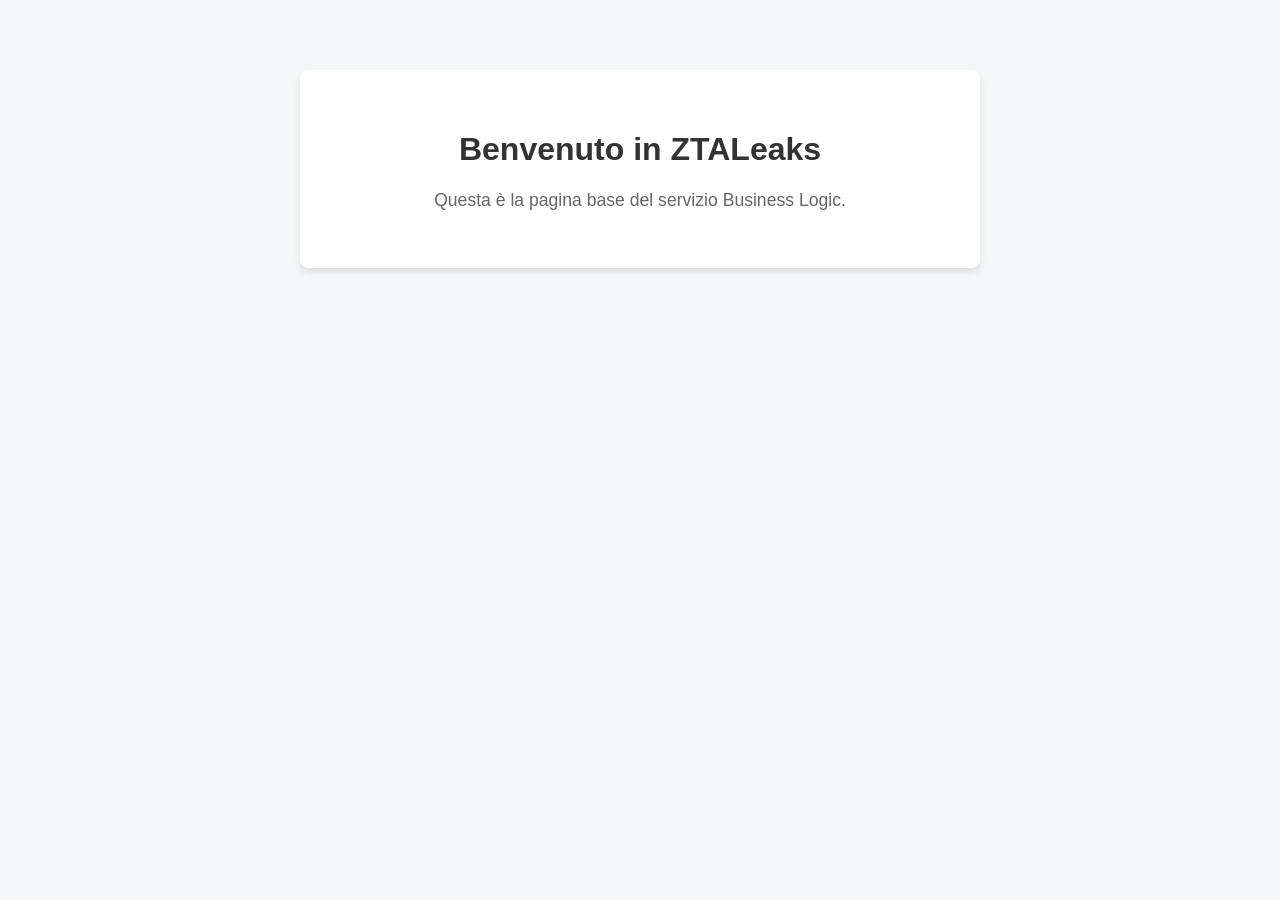
==== services/business-logic/templates/index.html @ 13fc4e63 "punto di accesso semplice" ====
<!DOCTYPE html>
<html lang="it">
<head>
    <meta charset="UTF-8">
    <meta name="viewport" content="width=device-width, initial-scale=1.0">
    <title>Business Logic - ZTALeaks</title>
    <style>
        body { font-family: Arial, sans-serif; background-color: #f4f6f8; margin: 0; padding: 20px; text-align: center; }
        .container { background-color: white; padding: 40px; border-radius: 8px; box-shadow: 0 4px 6px rgba(0,0,0,0.1); max-width: 600px; margin: 50px auto; }
        h1 { color: #333; }
        p { color: #666; font-size: 1.1em; }
    </style>
</head>
<body>
    <div class="container">
        <h1>Benvenuto in ZTALeaks</h1>
        <p>Questa è la pagina base del servizio Business Logic.</p>
    </div>
</body>
</html>
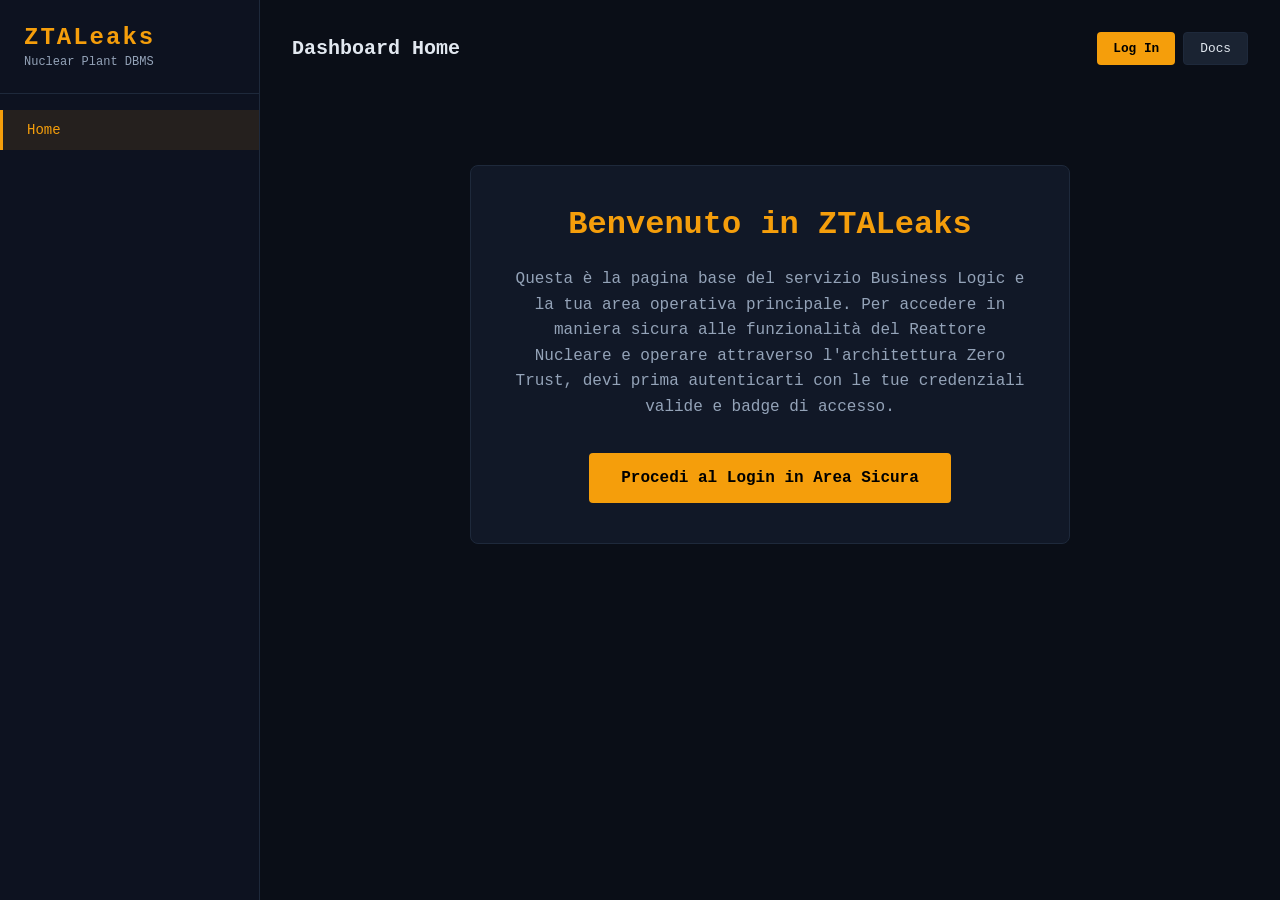
==== commit 4c68fbae: "ci voleva tanto fabio? <3" ====
--- a/services/business-logic/templates/index.html
+++ b/services/business-logic/templates/index.html
@@ -3,18 +3,69 @@
 <head>
     <meta charset="UTF-8">
     <meta name="viewport" content="width=device-width, initial-scale=1.0">
-    <title>Business Logic - ZTALeaks</title>
+    <title>ZTALeaks - Nuclear Plant Dashboard</title>
     <style>
-        body { font-family: Arial, sans-serif; background-color: #f4f6f8; margin: 0; padding: 20px; text-align: center; }
-        .container { background-color: white; padding: 40px; border-radius: 8px; box-shadow: 0 4px 6px rgba(0,0,0,0.1); max-width: 600px; margin: 50px auto; }
-        h1 { color: #333; }
-        p { color: #666; font-size: 1.1em; }
+        * { margin: 0; padding: 0; box-sizing: border-box; }
+        :root {
+            --bg-dark: #0a0e17; --bg-sidebar: #0d1220; --bg-card: #111827; 
+            --bg-input: #1a2332; --border: #1e293b; --text: #e2e8f0; 
+            --text-muted: #94a3b8; --accent: #f59e0b; --accent-hover: #d97706; 
+            --danger: #ef4444; --success: #22c55e; --info: #3b82f6;
+        }
+        body { font-family: 'Courier New', Courier, monospace; background: var(--bg-dark); color: var(--text); min-height: 100vh; }
+        .layout { display: flex; min-height: 100vh; }
+        .sidebar { width: 260px; background: var(--bg-sidebar); border-right: 1px solid var(--border); padding: 1.5rem 0; flex-shrink: 0; }
+        .sidebar-header { padding: 0 1.5rem 1.5rem; border-bottom: 1px solid var(--border); }
+        .sidebar-header h1 { color: var(--accent); font-size: 1.5rem; letter-spacing: 2px; }
+        .sidebar-header p { color: var(--text-muted); font-size: 0.75rem; margin-top: 0.25rem; }
+        .nav-list { list-style: none; padding: 1rem 0; }
+        .nav-link { display: block; padding: 0.75rem 1.5rem; color: var(--text-muted); text-decoration: none; font-size: 0.875rem; transition: all 0.2s; border-left: 3px solid transparent; }
+        .nav-link:hover, .nav-link.active { color: var(--text); background: rgba(245, 158, 11, 0.05); }
+        .nav-link.active { color: var(--accent); border-left-color: var(--accent); background: rgba(245, 158, 11, 0.1); }
+        
+        .content { flex: 1; padding: 2rem; overflow-x: auto; }
+        .content-header { display: flex; justify-content: space-between; align-items: center; margin-bottom: 1.5rem; }
+        .content-header h2 { font-size: 1.25rem; color: var(--text); }
+        .header-actions { display: flex; gap: 0.5rem; }
+        
+        .btn { padding: 0.5rem 1rem; border: none; border-radius: 4px; cursor: pointer; font-family: inherit; font-size: 0.8rem; transition: background 0.2s; }
+        .btn-primary { background: var(--accent); color: #000; font-weight: bold;}
+        .btn-primary:hover { background: var(--accent-hover); }
+        .btn-secondary { background: var(--bg-input); color: var(--text); border: 1px solid var(--border); }
+        .btn-secondary:hover { background: var(--border); }
+
+        .landing-card { background: var(--bg-card); padding: 40px; border-radius: 8px; border: 1px solid var(--border); max-width: 600px; margin: 100px auto; text-align: center; }
+        .landing-card h2 { color: var(--accent); font-size: 2rem; margin-bottom: 1.5rem; }
+        .landing-card p { color: var(--text-muted); line-height: 1.6; margin-bottom: 2rem; }
     </style>
 </head>
 <body>
-    <div class="container">
-        <h1>Benvenuto in ZTALeaks</h1>
-        <p>Questa è la pagina base del servizio Business Logic.</p>
+    <div class="layout">
+        <nav class="sidebar">
+            <div class="sidebar-header">
+                <h1>ZTALeaks</h1>
+                <p>Nuclear Plant DBMS</p>
+            </div>
+            <ul class="nav-list">
+                <li><a href="#" class="nav-link active">Home</a></li>
+            </ul>
+        </nav>
+
+        <main class="content">
+            <header class="content-header">
+                <h2>Dashboard Home</h2>
+                <div class="header-actions">
+                    <button class="btn btn-primary" onclick="window.location.href='/login'">Log In</button>
+                    <button class="btn btn-secondary" onclick="alert('Demo feature')">Docs</button>
+                </div>
+            </header>
+
+            <div class="landing-card">
+                <h2>Benvenuto in ZTALeaks</h2>
+                <p>Questa è la pagina base del servizio Business Logic e la tua area operativa principale. Per accedere in maniera sicura alle funzionalità del Reattore Nucleare e operare attraverso l'architettura Zero Trust, devi prima autenticarti con le tue credenziali valide e badge di accesso.</p>
+                <button class="btn btn-primary" style="padding: 1rem 2rem; font-size: 1rem;" onclick="window.location.href='/login'">Procedi al Login in Area Sicura</button>
+            </div>
+        </main>
     </div>
 </body>
 </html>
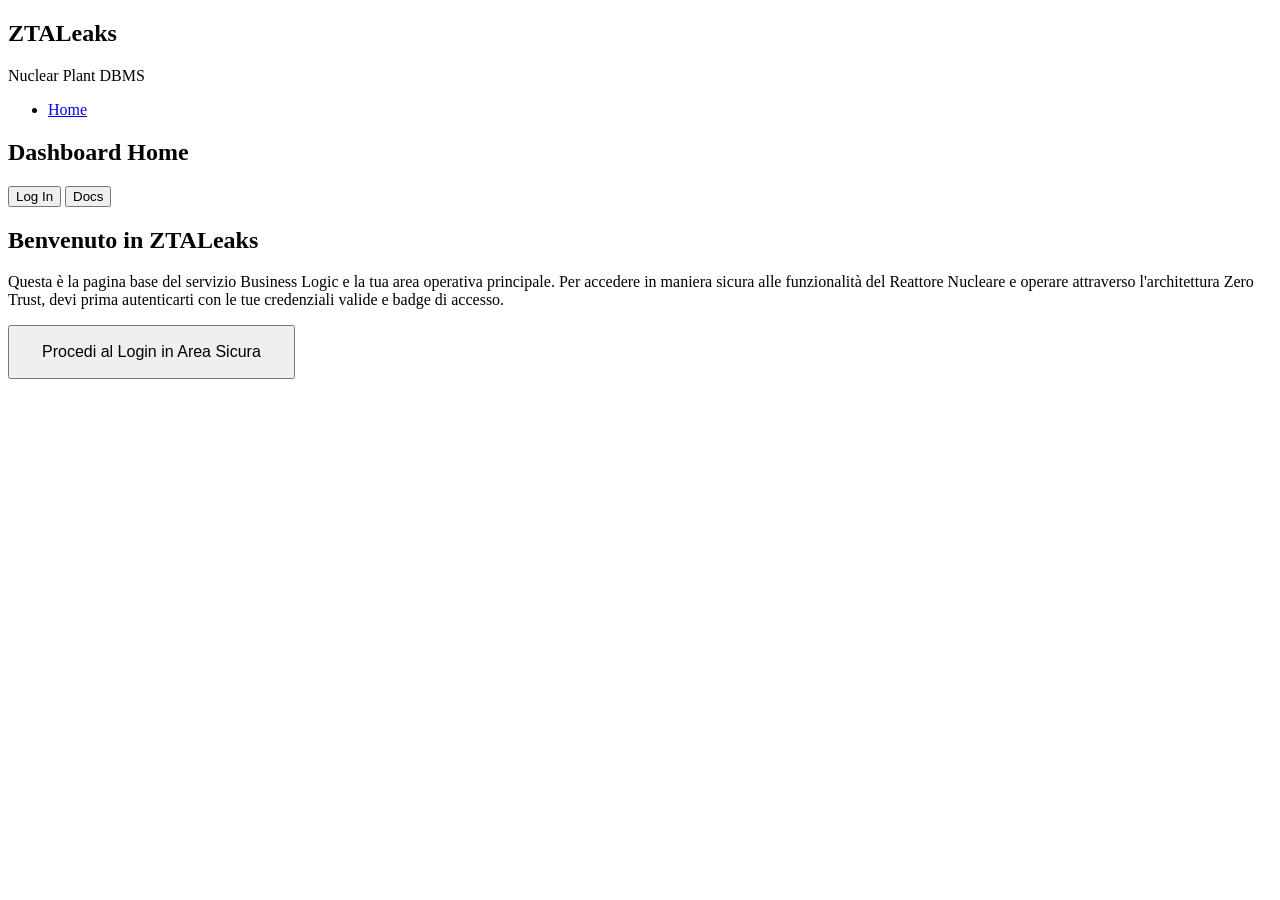
==== commit 49b0c3d3: "creazione file css per consistenza" ====
--- a/services/business-logic/templates/index.html
+++ b/services/business-logic/templates/index.html
@@ -4,40 +4,7 @@
     <meta charset="UTF-8">
     <meta name="viewport" content="width=device-width, initial-scale=1.0">
     <title>ZTALeaks - Nuclear Plant Dashboard</title>
-    <style>
-        * { margin: 0; padding: 0; box-sizing: border-box; }
-        :root {
-            --bg-dark: #0a0e17; --bg-sidebar: #0d1220; --bg-card: #111827; 
-            --bg-input: #1a2332; --border: #1e293b; --text: #e2e8f0; 
-            --text-muted: #94a3b8; --accent: #f59e0b; --accent-hover: #d97706; 
-            --danger: #ef4444; --success: #22c55e; --info: #3b82f6;
-        }
-        body { font-family: 'Courier New', Courier, monospace; background: var(--bg-dark); color: var(--text); min-height: 100vh; }
-        .layout { display: flex; min-height: 100vh; }
-        .sidebar { width: 260px; background: var(--bg-sidebar); border-right: 1px solid var(--border); padding: 1.5rem 0; flex-shrink: 0; }
-        .sidebar-header { padding: 0 1.5rem 1.5rem; border-bottom: 1px solid var(--border); }
-        .sidebar-header h1 { color: var(--accent); font-size: 1.5rem; letter-spacing: 2px; }
-        .sidebar-header p { color: var(--text-muted); font-size: 0.75rem; margin-top: 0.25rem; }
-        .nav-list { list-style: none; padding: 1rem 0; }
-        .nav-link { display: block; padding: 0.75rem 1.5rem; color: var(--text-muted); text-decoration: none; font-size: 0.875rem; transition: all 0.2s; border-left: 3px solid transparent; }
-        .nav-link:hover, .nav-link.active { color: var(--text); background: rgba(245, 158, 11, 0.05); }
-        .nav-link.active { color: var(--accent); border-left-color: var(--accent); background: rgba(245, 158, 11, 0.1); }
-        
-        .content { flex: 1; padding: 2rem; overflow-x: auto; }
-        .content-header { display: flex; justify-content: space-between; align-items: center; margin-bottom: 1.5rem; }
-        .content-header h2 { font-size: 1.25rem; color: var(--text); }
-        .header-actions { display: flex; gap: 0.5rem; }
-        
-        .btn { padding: 0.5rem 1rem; border: none; border-radius: 4px; cursor: pointer; font-family: inherit; font-size: 0.8rem; transition: background 0.2s; }
-        .btn-primary { background: var(--accent); color: #000; font-weight: bold;}
-        .btn-primary:hover { background: var(--accent-hover); }
-        .btn-secondary { background: var(--bg-input); color: var(--text); border: 1px solid var(--border); }
-        .btn-secondary:hover { background: var(--border); }
-
-        .landing-card { background: var(--bg-card); padding: 40px; border-radius: 8px; border: 1px solid var(--border); max-width: 600px; margin: 100px auto; text-align: center; }
-        .landing-card h2 { color: var(--accent); font-size: 2rem; margin-bottom: 1.5rem; }
-        .landing-card p { color: var(--text-muted); line-height: 1.6; margin-bottom: 2rem; }
-    </style>
+    <link rel="stylesheet" href="/static/css/styles.css">
 </head>
 <body>
     <div class="layout">
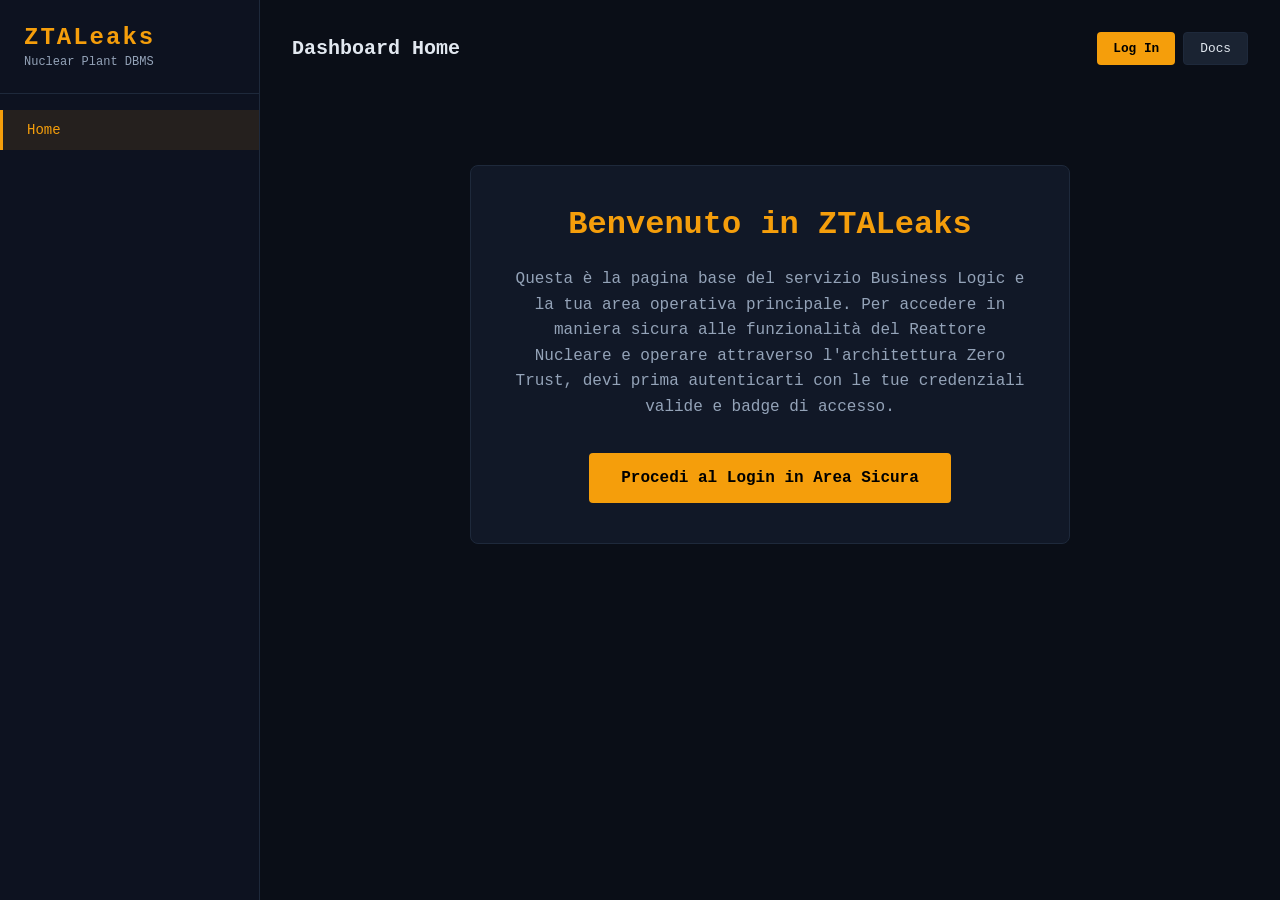
==== commit c9549f8b: "Revert "creazione file css per consistenza" This reverts commit 49b0c3d39ae3c2e201c3974201e1d0359c9f" ====
--- a/services/business-logic/templates/index.html
+++ b/services/business-logic/templates/index.html
@@ -4,7 +4,40 @@
     <meta charset="UTF-8">
     <meta name="viewport" content="width=device-width, initial-scale=1.0">
     <title>ZTALeaks - Nuclear Plant Dashboard</title>
-    <link rel="stylesheet" href="/static/css/styles.css">
+    <style>
+        * { margin: 0; padding: 0; box-sizing: border-box; }
+        :root {
+            --bg-dark: #0a0e17; --bg-sidebar: #0d1220; --bg-card: #111827; 
+            --bg-input: #1a2332; --border: #1e293b; --text: #e2e8f0; 
+            --text-muted: #94a3b8; --accent: #f59e0b; --accent-hover: #d97706; 
+            --danger: #ef4444; --success: #22c55e; --info: #3b82f6;
+        }
+        body { font-family: 'Courier New', Courier, monospace; background: var(--bg-dark); color: var(--text); min-height: 100vh; }
+        .layout { display: flex; min-height: 100vh; }
+        .sidebar { width: 260px; background: var(--bg-sidebar); border-right: 1px solid var(--border); padding: 1.5rem 0; flex-shrink: 0; }
+        .sidebar-header { padding: 0 1.5rem 1.5rem; border-bottom: 1px solid var(--border); }
+        .sidebar-header h1 { color: var(--accent); font-size: 1.5rem; letter-spacing: 2px; }
+        .sidebar-header p { color: var(--text-muted); font-size: 0.75rem; margin-top: 0.25rem; }
+        .nav-list { list-style: none; padding: 1rem 0; }
+        .nav-link { display: block; padding: 0.75rem 1.5rem; color: var(--text-muted); text-decoration: none; font-size: 0.875rem; transition: all 0.2s; border-left: 3px solid transparent; }
+        .nav-link:hover, .nav-link.active { color: var(--text); background: rgba(245, 158, 11, 0.05); }
+        .nav-link.active { color: var(--accent); border-left-color: var(--accent); background: rgba(245, 158, 11, 0.1); }
+        
+        .content { flex: 1; padding: 2rem; overflow-x: auto; }
+        .content-header { display: flex; justify-content: space-between; align-items: center; margin-bottom: 1.5rem; }
+        .content-header h2 { font-size: 1.25rem; color: var(--text); }
+        .header-actions { display: flex; gap: 0.5rem; }
+        
+        .btn { padding: 0.5rem 1rem; border: none; border-radius: 4px; cursor: pointer; font-family: inherit; font-size: 0.8rem; transition: background 0.2s; }
+        .btn-primary { background: var(--accent); color: #000; font-weight: bold;}
+        .btn-primary:hover { background: var(--accent-hover); }
+        .btn-secondary { background: var(--bg-input); color: var(--text); border: 1px solid var(--border); }
+        .btn-secondary:hover { background: var(--border); }
+
+        .landing-card { background: var(--bg-card); padding: 40px; border-radius: 8px; border: 1px solid var(--border); max-width: 600px; margin: 100px auto; text-align: center; }
+        .landing-card h2 { color: var(--accent); font-size: 2rem; margin-bottom: 1.5rem; }
+        .landing-card p { color: var(--text-muted); line-height: 1.6; margin-bottom: 2rem; }
+    </style>
 </head>
 <body>
     <div class="layout">
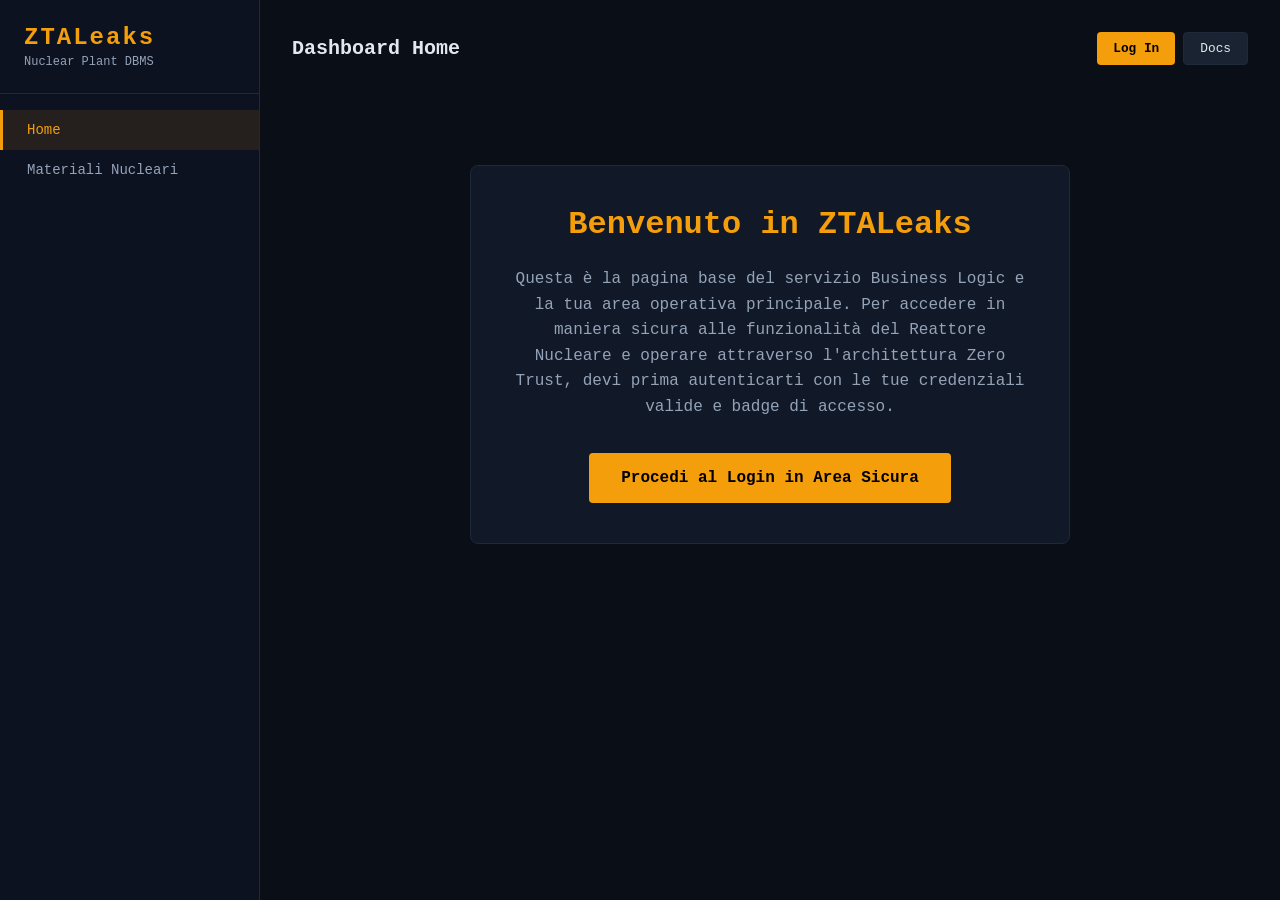
==== commit a11d2bb6: "nuova pagina per i maeriali" ====
--- a/services/business-logic/templates/index.html
+++ b/services/business-logic/templates/index.html
@@ -47,7 +47,8 @@
                 <p>Nuclear Plant DBMS</p>
             </div>
             <ul class="nav-list">
-                <li><a href="#" class="nav-link active">Home</a></li>
+                <li><a href="/" class="nav-link active">Home</a></li>
+                <li><a href="/materials" class="nav-link">Materiali Nucleari</a></li>
             </ul>
         </nav>
 
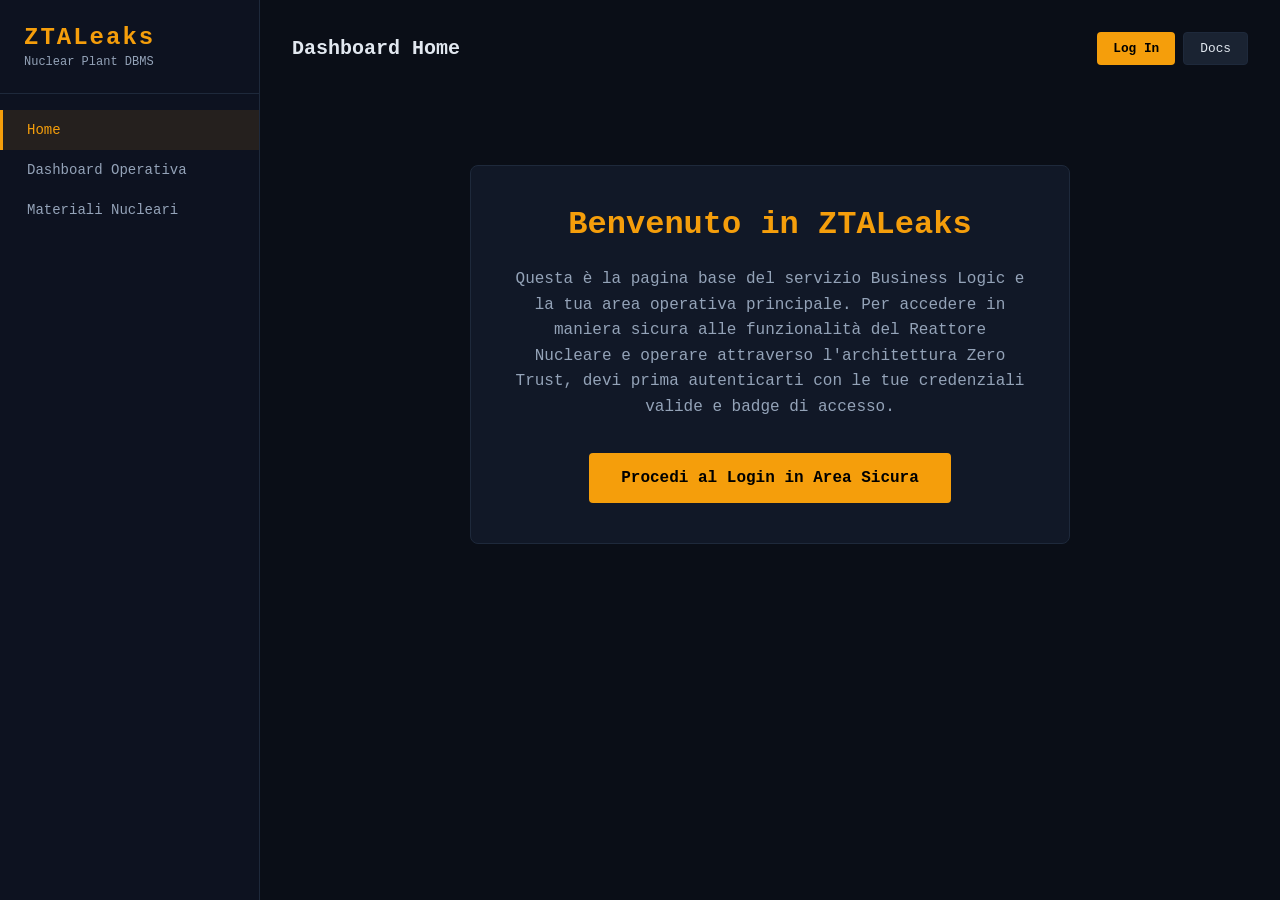
==== commit f2085e5f: "just refactoring, go away" ====
--- a/services/business-logic/templates/index.html
+++ b/services/business-logic/templates/index.html
@@ -48,6 +48,7 @@
             </div>
             <ul class="nav-list">
                 <li><a href="/" class="nav-link active">Home</a></li>
+                <li><a href="/reserved" class="nav-link">Dashboard Operativa</a></li>
                 <li><a href="/materials" class="nav-link">Materiali Nucleari</a></li>
             </ul>
         </nav>
@@ -55,7 +56,7 @@
         <main class="content">
             <header class="content-header">
                 <h2>Dashboard Home</h2>
-                <div class="header-actions">
+                <div class="header-actions" id="header-actions">
                     <button class="btn btn-primary" onclick="window.location.href='/login'">Log In</button>
                     <button class="btn btn-secondary" onclick="alert('Demo feature')">Docs</button>
                 </div>
@@ -64,9 +65,27 @@
             <div class="landing-card">
                 <h2>Benvenuto in ZTALeaks</h2>
                 <p>Questa è la pagina base del servizio Business Logic e la tua area operativa principale. Per accedere in maniera sicura alle funzionalità del Reattore Nucleare e operare attraverso l'architettura Zero Trust, devi prima autenticarti con le tue credenziali valide e badge di accesso.</p>
-                <button class="btn btn-primary" style="padding: 1rem 2rem; font-size: 1rem;" onclick="window.location.href='/login'">Procedi al Login in Area Sicura</button>
+                <button class="btn btn-primary" id="cta-btn" style="padding: 1rem 2rem; font-size: 1rem;" onclick="window.location.href='/login'">Procedi al Login in Area Sicura</button>
             </div>
         </main>
     </div>
+
+    <script src="/static/js/app.js"></script>
+    <script>
+        // Se gia' autenticati, offri l'accesso diretto alla dashboard.
+        (function () {
+            const token = ZTA.getToken();
+            if (!token || ZTA.isExpired(token)) return;
+            const claims = ZTA.decodeJWT(token);
+
+            document.getElementById('header-actions').innerHTML =
+                '<button class="btn btn-primary" onclick="window.location.href=\'/reserved\'">Vai alla Dashboard</button>' +
+                '<button class="btn btn-secondary" onclick="ZTA.logout()">Logout</button>';
+
+            const cta = document.getElementById('cta-btn');
+            cta.textContent = claims ? ('Entra nella Dashboard (' + claims.role + ')') : 'Entra nella Dashboard';
+            cta.setAttribute('onclick', "window.location.href='/reserved'");
+        })();
+    </script>
 </body>
 </html>
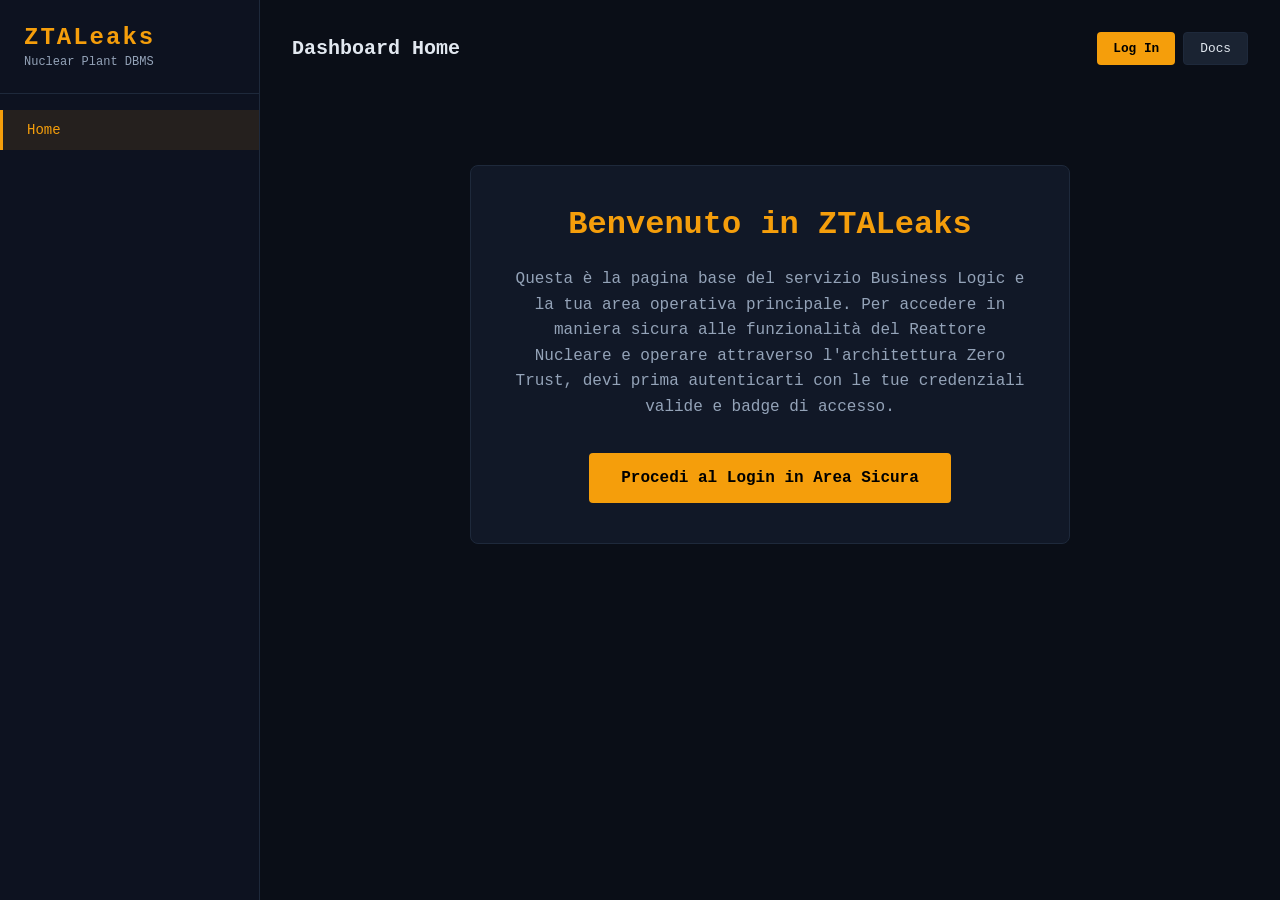
==== commit c9330c99: "lol" ====
--- a/services/business-logic/templates/index.html
+++ b/services/business-logic/templates/index.html
@@ -48,8 +48,8 @@
             </div>
             <ul class="nav-list">
                 <li><a href="/" class="nav-link active">Home</a></li>
-                <li><a href="/reserved" class="nav-link">Dashboard Operativa</a></li>
-                <li><a href="/materials" class="nav-link">Materiali Nucleari</a></li>
+                <li id="nav-reserved" style="display:none"><a href="/reserved" class="nav-link">Dashboard Operativa</a></li>
+                <li id="nav-materials" style="display:none"><a href="/materials" class="nav-link">Materiali Nucleari</a></li>
             </ul>
         </nav>
 
@@ -72,11 +72,17 @@
 
     <script src="/static/js/app.js"></script>
     <script>
-        // Se gia' autenticati, offri l'accesso diretto alla dashboard.
+        // Se gia' autenticati, mostra i link protetti e l'accesso diretto alla dashboard.
         (function () {
             const token = ZTA.getToken();
             if (!token || ZTA.isExpired(token)) return;
             const claims = ZTA.decodeJWT(token);
+
+            document.getElementById('nav-reserved').style.display = '';
+            // La lista materiali interroga /api/v1/nuclear-materials (manager/admin).
+            if (claims && ZTA.roleCan(claims.role, '/api/v1/nuclear-materials', 'GET')) {
+                document.getElementById('nav-materials').style.display = '';
+            }
 
             document.getElementById('header-actions').innerHTML =
                 '<button class="btn btn-primary" onclick="window.location.href=\'/reserved\'">Vai alla Dashboard</button>' +
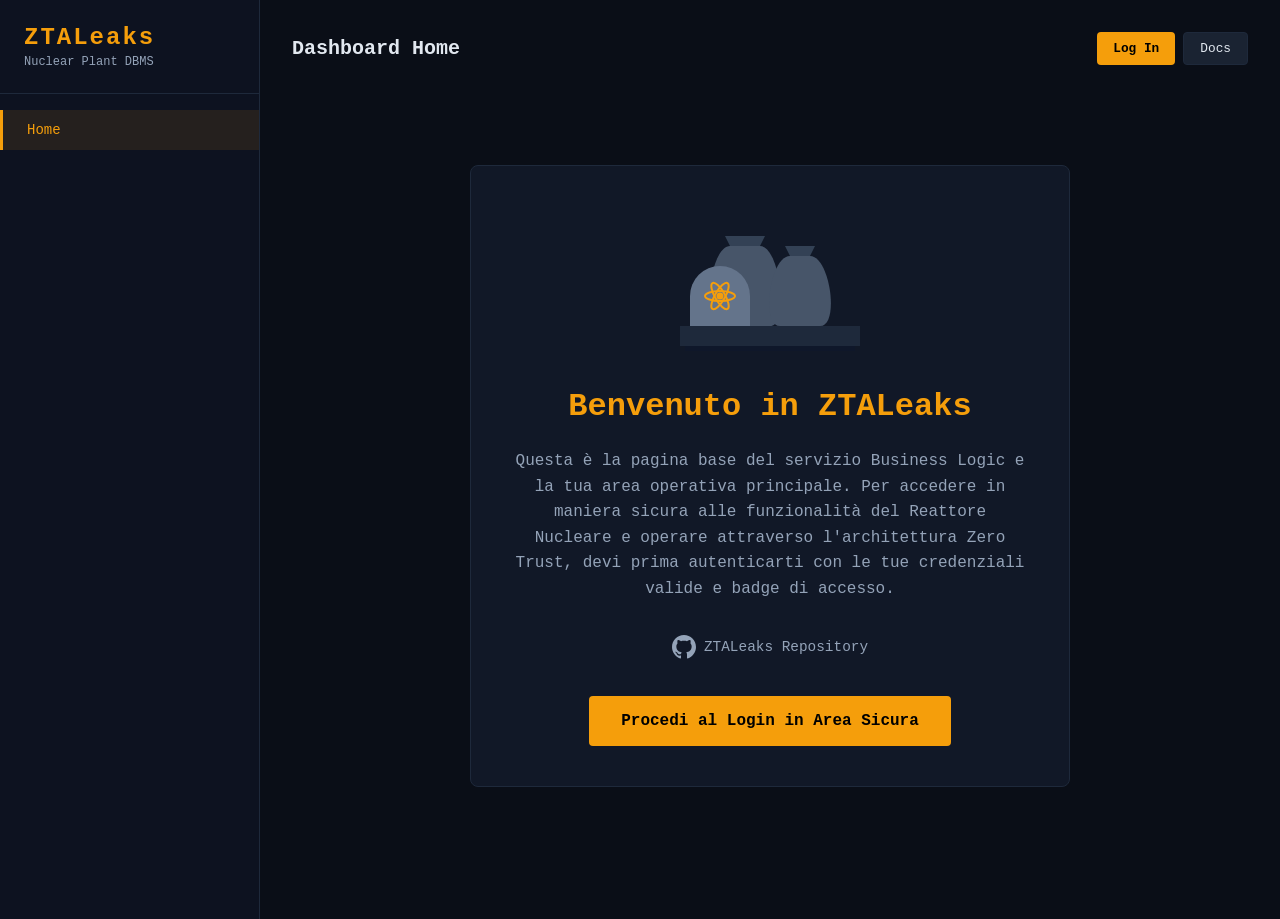
==== commit 9c007c06: "lol" ====
--- a/services/business-logic/templates/index.html
+++ b/services/business-logic/templates/index.html
@@ -63,8 +63,37 @@
             </header>
 
             <div class="landing-card">
+                <div class="plant-model" style="margin-bottom: 2rem;">
+                    <svg width="200" height="150" viewBox="0 0 200 150" xmlns="http://www.w3.org/2000/svg" style="display: block; margin: 0 auto;">
+                        <!-- Cooling tower 1 -->
+                        <path d="M 50 120 C 30 120 40 40 60 40 L 90 40 C 110 40 120 120 100 120 Z" fill="#475569" />
+                        <path d="M 60 40 L 90 40 L 95 30 L 55 30 Z" fill="#334155" />
+                        <!-- Cooling tower 2 -->
+                        <path d="M 110 120 C 90 120 100 50 120 50 L 140 50 C 160 50 170 120 150 120 Z" fill="#475569" />
+                        <path d="M 120 50 L 140 50 L 145 40 L 115 40 Z" fill="#334155" />
+                        <!-- Reactor dome -->
+                        <path d="M 20 120 L 20 90 A 30 30 0 0 1 80 90 L 80 120 Z" fill="#64748b" />
+                        <rect x="10" y="120" width="180" height="20" fill="#1e293b" />
+                        <rect x="15" y="140" width="170" height="5" fill="#0f172a" />
+                        <!-- Atom symbol overlay -->
+                        <g transform="translate(50, 90) scale(0.5)" stroke="#f59e0b" stroke-width="4" fill="none">
+                            <ellipse cx="0" cy="0" rx="30" ry="10" transform="rotate(0)" />
+                            <ellipse cx="0" cy="0" rx="30" ry="10" transform="rotate(60)" />
+                            <ellipse cx="0" cy="0" rx="30" ry="10" transform="rotate(120)" />
+                            <circle cx="0" cy="0" r="5" fill="#f59e0b" />
+                        </g>
+                    </svg>
+                </div>
                 <h2>Benvenuto in ZTALeaks</h2>
                 <p>Questa è la pagina base del servizio Business Logic e la tua area operativa principale. Per accedere in maniera sicura alle funzionalità del Reattore Nucleare e operare attraverso l'architettura Zero Trust, devi prima autenticarti con le tue credenziali valide e badge di accesso.</p>
+                <div style="margin-bottom: 2rem;">
+                    <a href="https://github.com/DDoS-Fury/ZTALeaks" target="_blank" style="display: inline-flex; align-items: center; gap: 8px; color: var(--text-muted); text-decoration: none; font-size: 0.9rem; transition: color 0.2s;" onmouseover="this.style.color='var(--text)'" onmouseout="this.style.color='var(--text-muted)'">
+                        <svg xmlns="http://www.w3.org/2000/svg" width="24" height="24" viewBox="0 0 24 24" fill="currentColor" style="flex-shrink: 0;">
+                            <path d="M12 0c-6.626 0-12 5.373-12 12 0 5.302 3.438 9.8 8.207 11.387.599.111.793-.261.793-.577v-2.234c-3.338.726-4.033-1.416-4.033-1.416-.546-1.387-1.333-1.756-1.333-1.756-1.089-.745.083-.729.083-.729 1.205.084 1.839 1.237 1.839 1.237 1.07 1.834 2.807 1.304 3.492.997.107-.775.418-1.305.762-1.604-2.665-.305-5.467-1.334-5.467-5.931 0-1.311.469-2.381 1.236-3.221-.124-.303-.535-1.524.117-3.176 0 0 1.008-.322 3.301 1.23.957-.266 1.983-.399 3.003-.404 1.02.005 2.047.138 3.006.404 2.291-1.552 3.297-1.23 3.297-1.23.653 1.653.242 2.874.118 3.176.77.84 1.235 1.911 1.235 3.221 0 4.609-2.807 5.624-5.479 5.921.43.372.823 1.102.823 2.222v3.293c0 .319.192.694.801.576 4.765-1.589 8.199-6.086 8.199-11.386 0-6.627-5.373-12-12-12z"/>
+                        </svg>
+                        ZTALeaks Repository
+                    </a>
+                </div>
                 <button class="btn btn-primary" id="cta-btn" style="padding: 1rem 2rem; font-size: 1rem;" onclick="window.location.href='/login'">Procedi al Login in Area Sicura</button>
             </div>
         </main>
@@ -78,19 +107,33 @@
             if (!token || ZTA.isExpired(token)) return;
             const claims = ZTA.decodeJWT(token);
 
-            document.getElementById('nav-reserved').style.display = '';
+            if (claims && claims.role !== 'guest' && claims.role !== 'Guest') {
+                document.getElementById('nav-reserved').style.display = '';
+                
+                document.getElementById('header-actions').innerHTML =
+                    '<button class="btn btn-primary" onclick="window.location.href=\'/reserved\'">Vai alla Dashboard</button>' +
+                    '<button class="btn btn-secondary" onclick="ZTA.logout()">Logout</button>';
+
+                const cta = document.getElementById('cta-btn');
+                cta.textContent = 'Entra nella Dashboard (' + claims.role + ')';
+                cta.setAttribute('onclick', "window.location.href='/reserved'");
+            } else if (claims) {
+                // E' loggato ma è guest
+                document.getElementById('header-actions').innerHTML =
+                    '<button class="btn btn-secondary" onclick="ZTA.logout()">Logout</button>';
+                
+                const cta = document.getElementById('cta-btn');
+                cta.textContent = 'Accesso Dashboard Negato (Guest)';
+                cta.disabled = true;
+                cta.style.background = 'var(--bg-input)';
+                cta.style.color = 'var(--text-muted)';
+                cta.style.cursor = 'not-allowed';
+            }
+
             // La lista materiali interroga /api/v1/nuclear-materials (manager/admin).
             if (claims && ZTA.roleCan(claims.role, '/api/v1/nuclear-materials', 'GET')) {
                 document.getElementById('nav-materials').style.display = '';
             }
-
-            document.getElementById('header-actions').innerHTML =
-                '<button class="btn btn-primary" onclick="window.location.href=\'/reserved\'">Vai alla Dashboard</button>' +
-                '<button class="btn btn-secondary" onclick="ZTA.logout()">Logout</button>';
-
-            const cta = document.getElementById('cta-btn');
-            cta.textContent = claims ? ('Entra nella Dashboard (' + claims.role + ')') : 'Entra nella Dashboard';
-            cta.setAttribute('onclick', "window.location.href='/reserved'");
         })();
     </script>
 </body>
